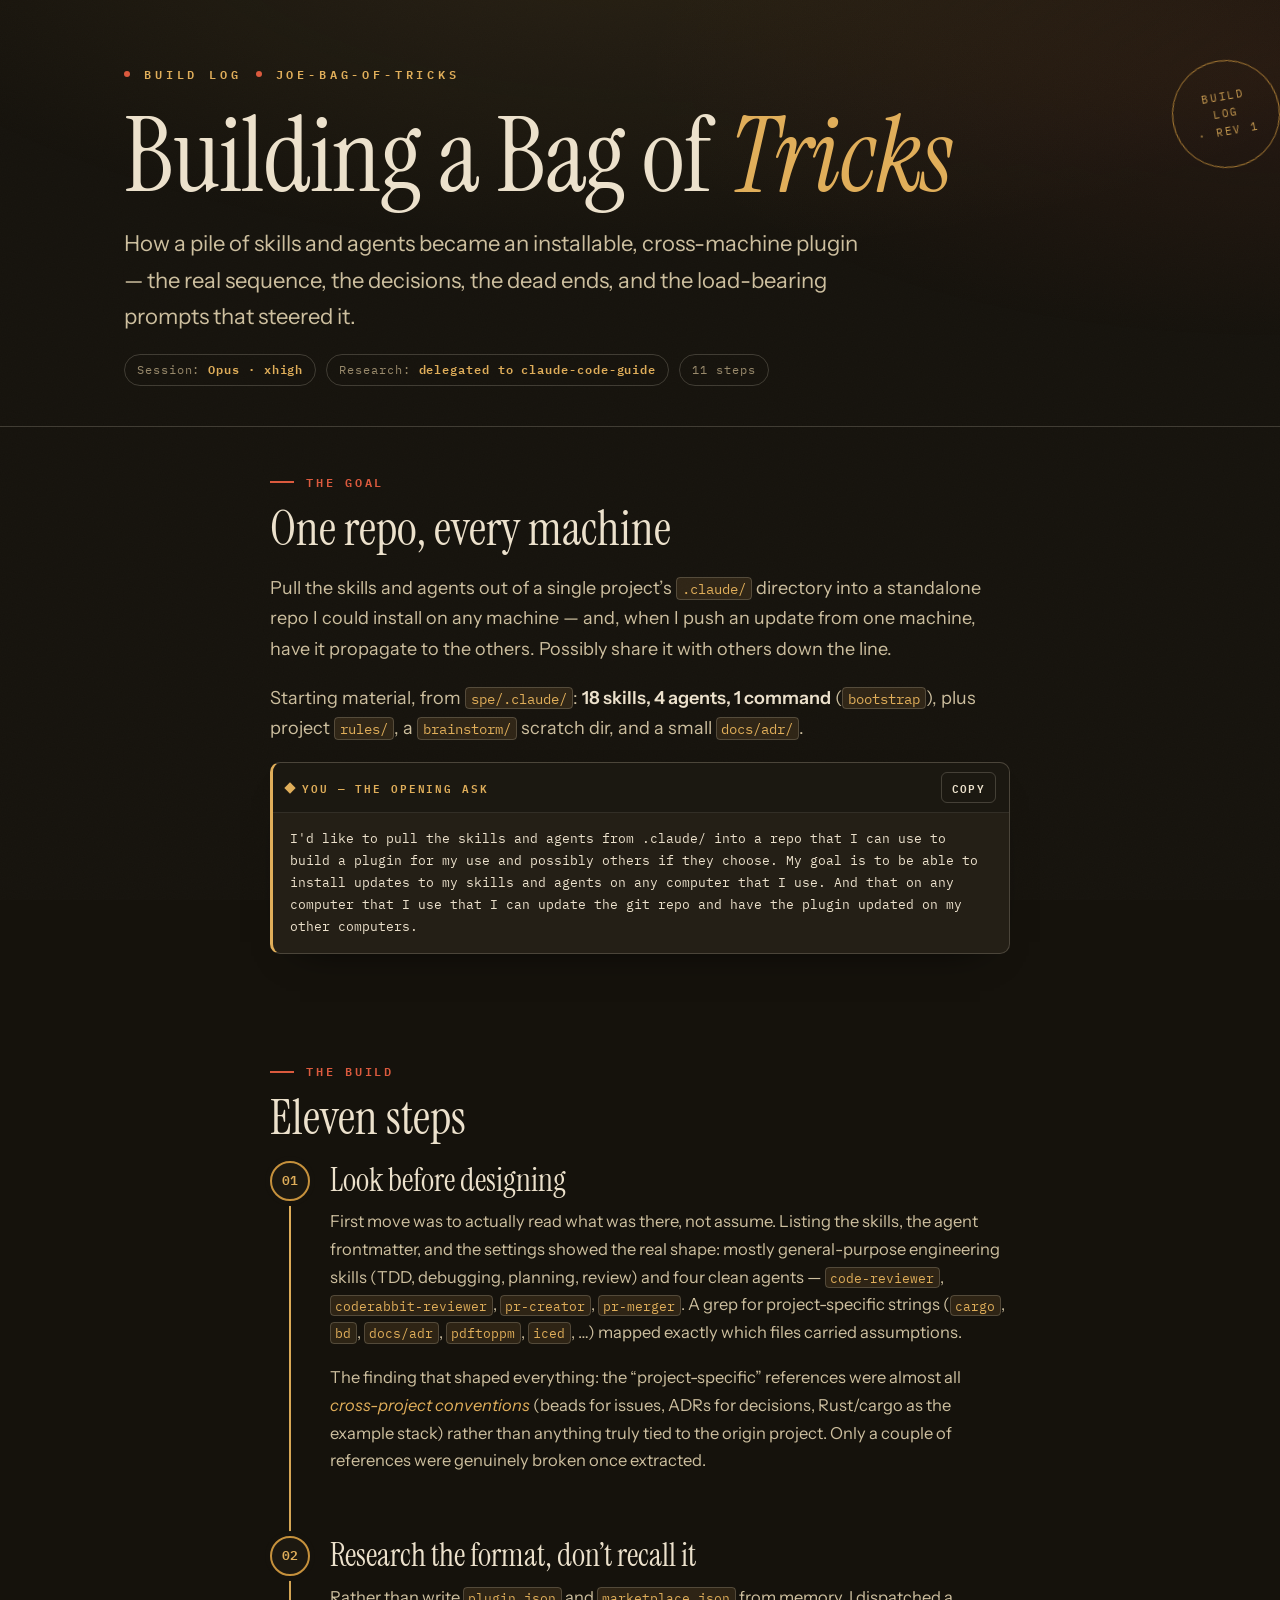
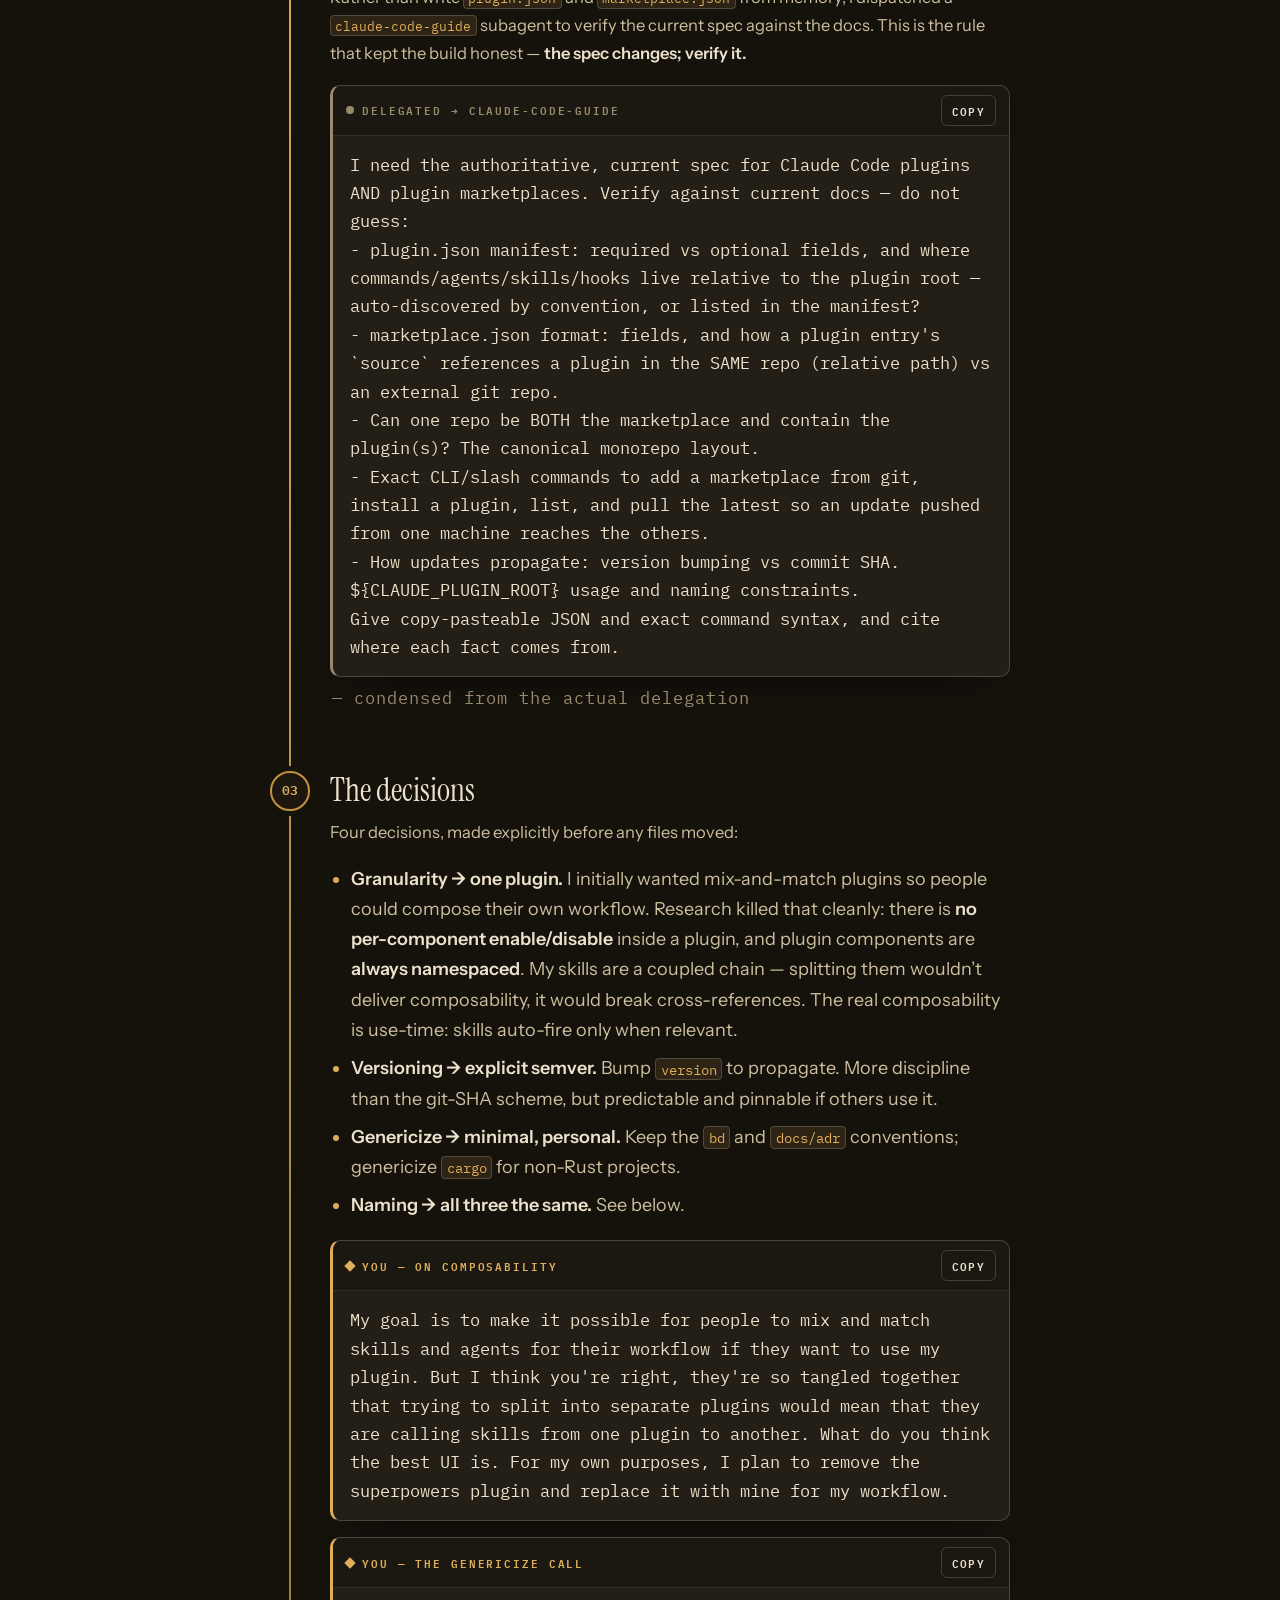
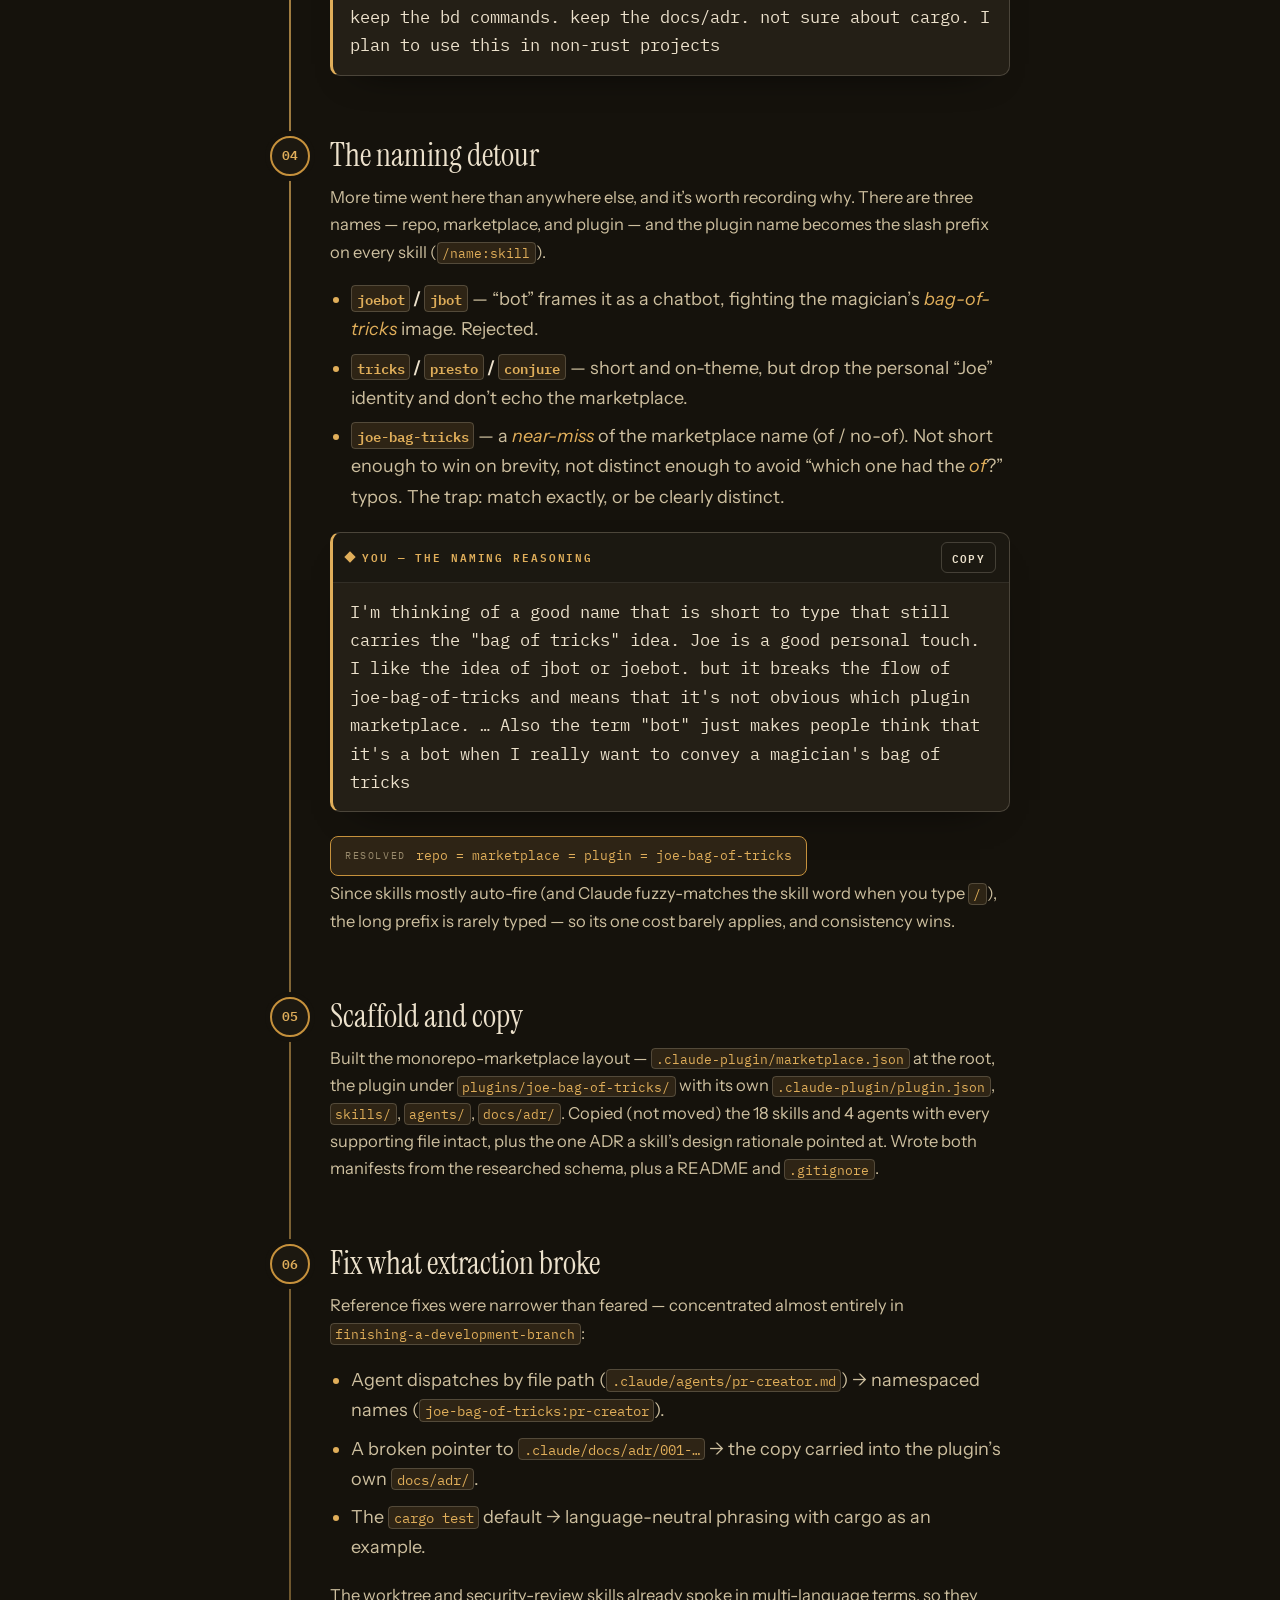
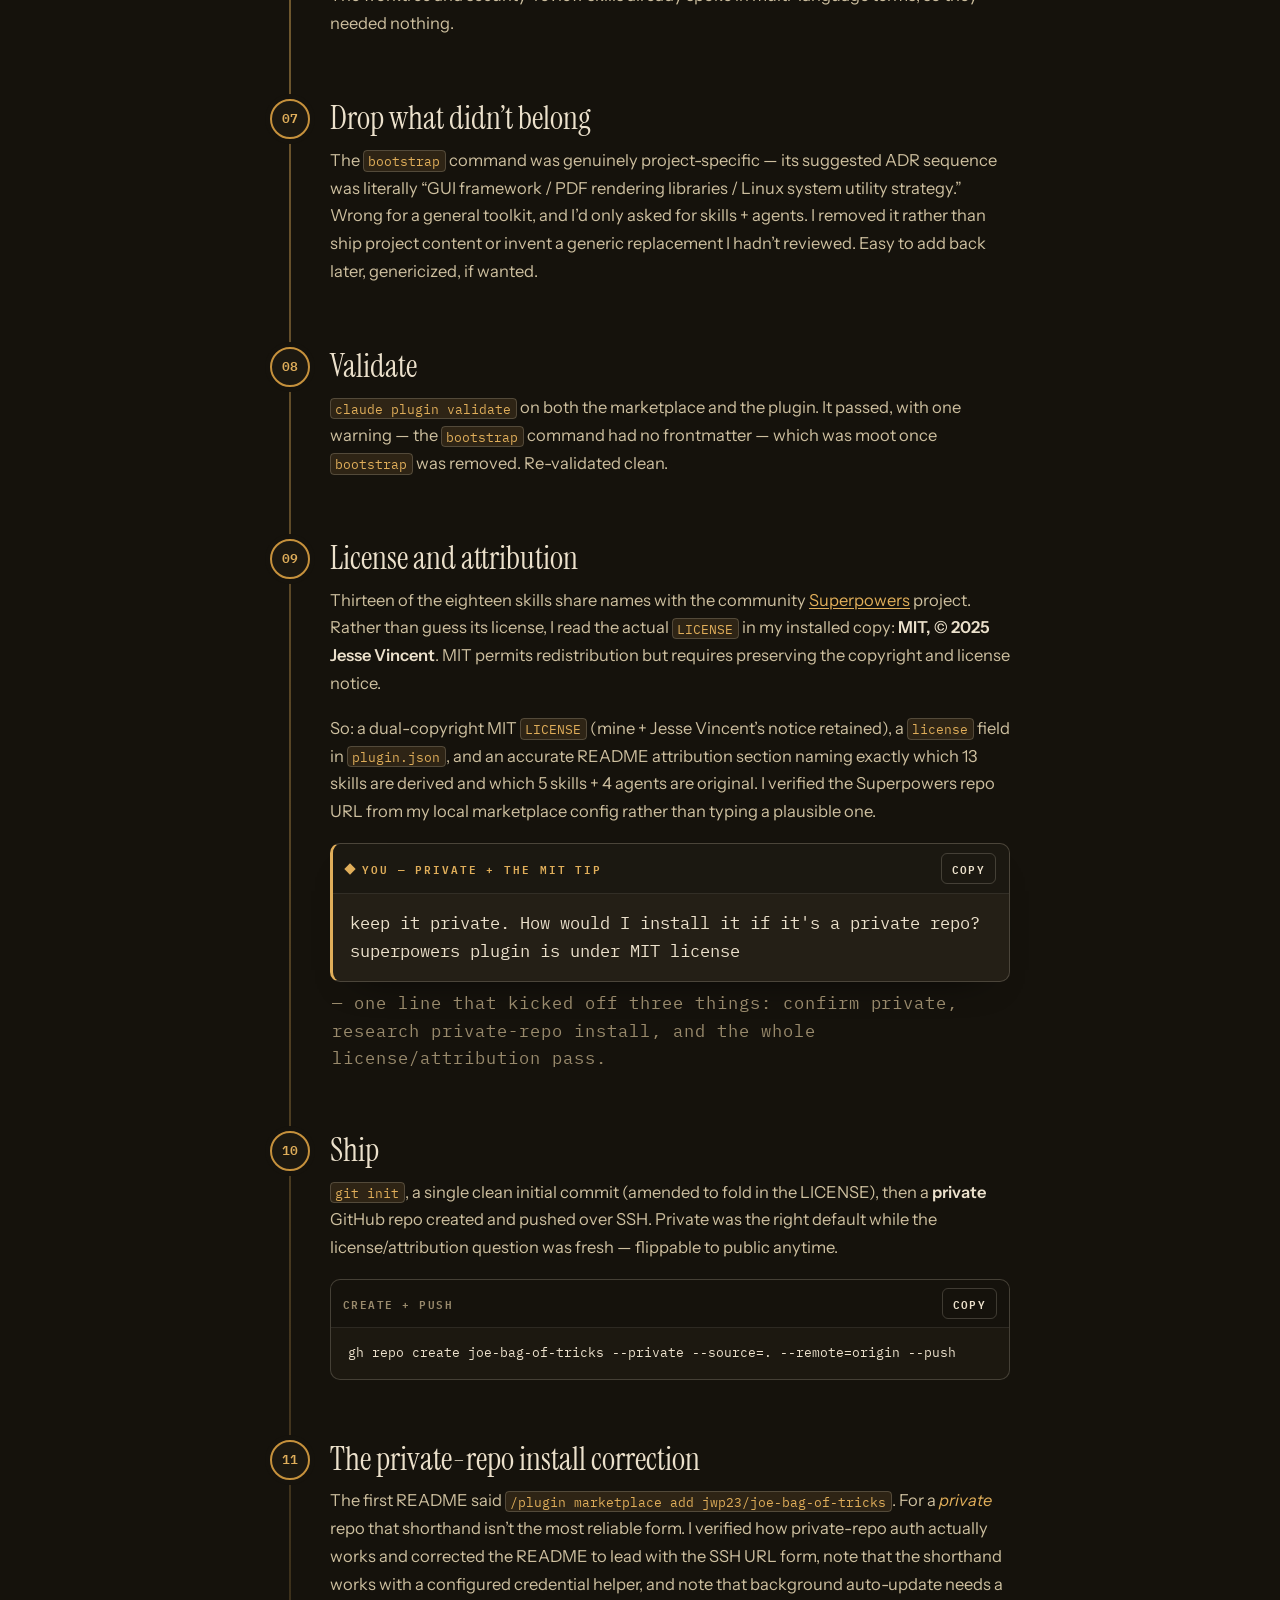
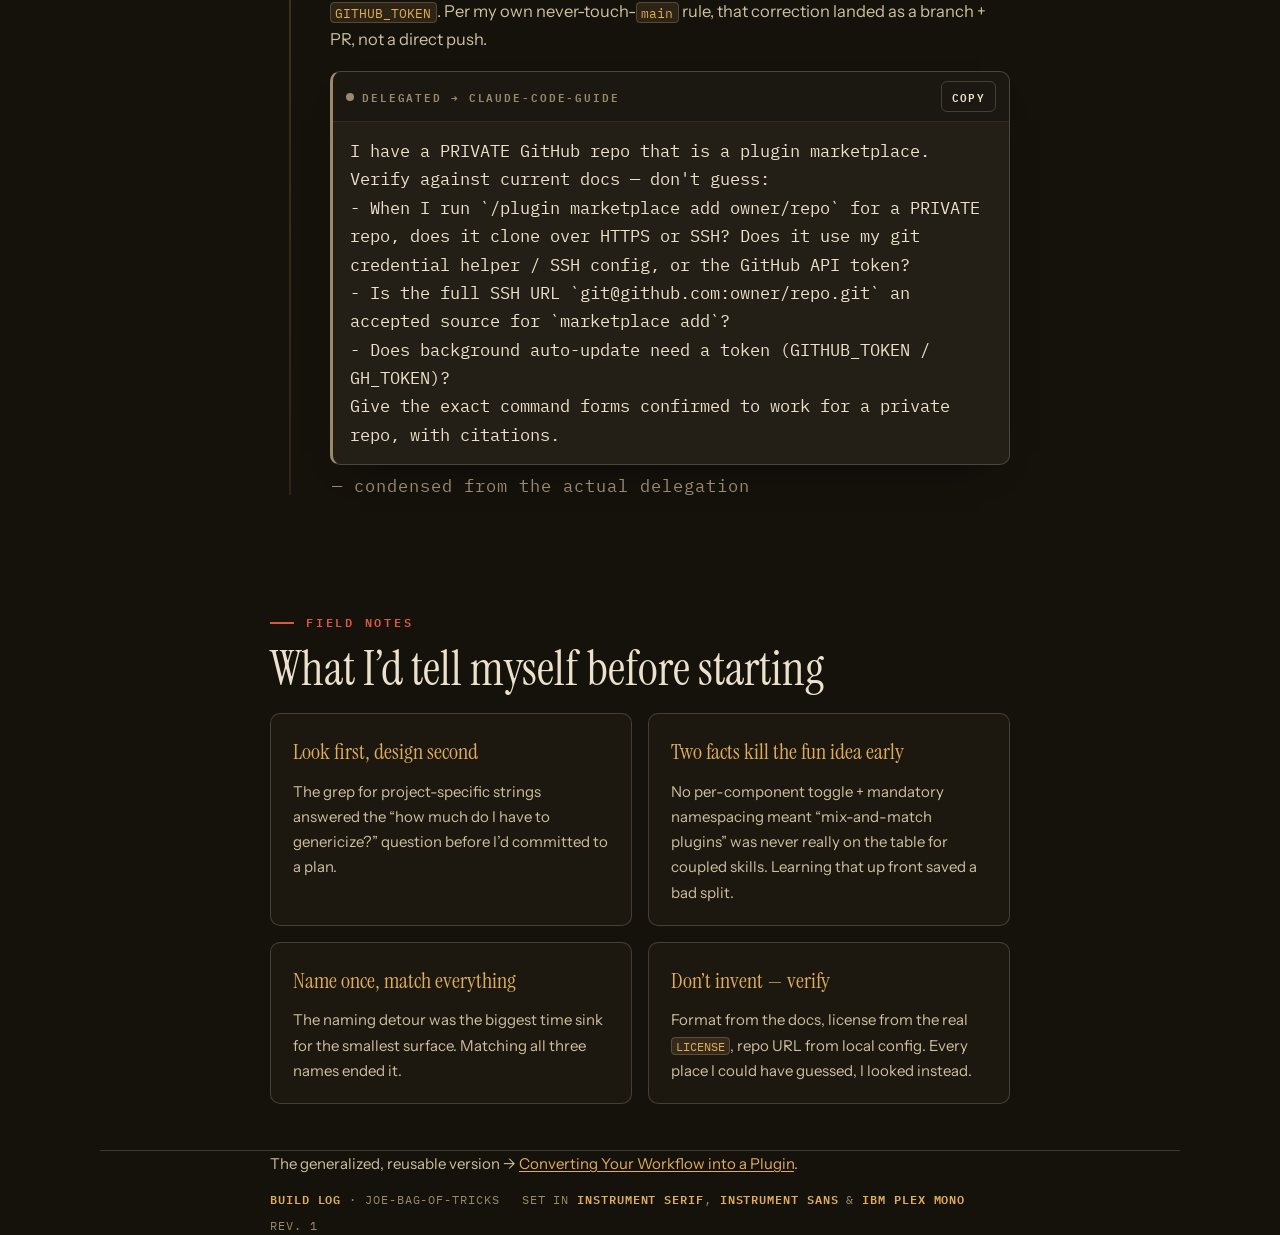
==== docs/guides/building-joe-bag-of-tricks.html @ 28745299 "docs: add build-log HTML edition of the journey with load-bearing prompts" ====
<!DOCTYPE html>
<html lang="en">
<head>
<meta charset="utf-8">
<meta name="viewport" content="width=device-width, initial-scale=1">
<title>Building joe-bag-of-tricks — The Build Log</title>
<link rel="icon" href="data:image/svg+xml,%3Csvg xmlns='http://www.w3.org/2000/svg' viewBox='0 0 100 100'%3E%3Ctext y='.9em' font-size='90'%3E%F0%9F%93%93%3C/text%3E%3C/svg%3E">
<link rel="preconnect" href="https://fonts.googleapis.com">
<link rel="preconnect" href="https://fonts.gstatic.com" crossorigin>
<link href="https://fonts.googleapis.com/css2?family=Instrument+Serif:ital@0;1&family=Instrument+Sans:wght@400;500;600&family=IBM+Plex+Mono:wght@400;500;600&display=swap" rel="stylesheet">
<style>
  :root{
    --bg:#15120C;
    --bg-2:#1C1810;
    --bg-3:#241F16;
    --ink:#ECE1CC;
    --ink-2:#CDBF9F;
    --muted:#998A6C;
    --brass:#E0AE5A;
    --brass-2:#C6913C;
    --verm:#DB5A3E;
    --line:rgba(236,225,204,.11);
    --line-2:rgba(236,225,204,.2);
    --maxw:1080px;
    --read:min(740px,100%);
  }
  *{box-sizing:border-box}
  html{scroll-behavior:smooth}
  body{margin:0;background:var(--bg);color:var(--ink-2);
    font-family:"Instrument Sans",system-ui,sans-serif;font-size:18px;line-height:1.68;
    -webkit-font-smoothing:antialiased;text-rendering:optimizeLegibility;overflow-x:hidden}
  body::before{content:"";position:fixed;inset:0;z-index:0;pointer-events:none;
    background-image:url("data:image/svg+xml,%3Csvg xmlns='http://www.w3.org/2000/svg' width='160' height='160'%3E%3Cfilter id='n'%3E%3CfeTurbulence type='fractalNoise' baseFrequency='.8' numOctaves='2' stitchTiles='stitch'/%3E%3C/filter%3E%3Crect width='100%25' height='100%25' filter='url(%23n)' opacity='.4'/%3E%3C/svg%3E");
    opacity:.045;mix-blend-mode:screen}
  body::after{content:"";position:fixed;inset:0;z-index:0;pointer-events:none;
    background:radial-gradient(120% 70% at 50% -10%, rgba(224,174,90,.10), transparent 55%),
               radial-gradient(100% 60% at 100% 8%, rgba(219,90,62,.08), transparent 50%)}
  .wrap{position:relative;z-index:1}
  a{color:var(--brass);text-decoration-thickness:1px;text-underline-offset:2px}
  a:hover{color:var(--verm)}

  .progress{position:fixed;top:0;left:0;height:3px;width:100%;z-index:60;
    background:linear-gradient(90deg,var(--verm),var(--brass));transform:scaleX(0);transform-origin:0 50%}

  code,kbd,samp{font-family:"IBM Plex Mono",ui-monospace,monospace}
  p code,li code,.note code,.lead code,.field-note code{font-size:.8em;background:rgba(224,174,90,.12);
    border:1px solid var(--line-2);border-radius:4px;padding:.05em .34em;color:var(--brass);white-space:nowrap}

  .shell{max-width:var(--maxw);margin:0 auto;padding:0 24px}
  .column{max-width:var(--read);margin:0 auto}

  /* masthead */
  header.mast{padding:64px 0 40px;position:relative;border-bottom:1px solid var(--line-2)}
  .kicker{font-family:"IBM Plex Mono",monospace;font-weight:600;font-size:12px;letter-spacing:.32em;
    text-transform:uppercase;color:var(--brass);display:flex;gap:14px;align-items:center;flex-wrap:wrap}
  .kicker .dot{width:6px;height:6px;background:var(--verm);border-radius:50%;display:inline-block}
  h1.title{font-family:"Instrument Serif",Georgia,serif;font-weight:400;line-height:.98;
    font-size:clamp(48px,10vw,104px);letter-spacing:-.01em;margin:.2em 0 .18em;color:var(--ink)}
  h1.title em{font-style:italic;color:var(--brass)}
  .dek{font-size:clamp(18px,2.4vw,22px);max-width:50ch;color:var(--ink-2);margin:0 0 18px}
  .meta-strip{display:flex;flex-wrap:wrap;gap:8px 10px;margin-top:6px}
  .tagpill{font-family:"IBM Plex Mono",monospace;font-size:11.5px;letter-spacing:.08em;
    border:1px solid var(--line-2);border-radius:999px;padding:5px 12px;color:var(--muted)}
  .tagpill b{color:var(--brass);font-weight:600}
  .stamp{position:absolute;top:60px;right:0;font-family:"IBM Plex Mono",monospace;font-size:11px;
    letter-spacing:.16em;text-transform:uppercase;color:var(--brass);border:1.5px solid var(--brass-2);
    border-radius:50%;width:108px;height:108px;display:grid;place-content:center;text-align:center;
    transform:rotate(-10deg);opacity:.85;line-height:1.55;padding:8px}
  @media(max-width:760px){.stamp{display:none}}

  .sec{padding:46px 0}
  .sec-tag{font-family:"IBM Plex Mono",monospace;font-weight:600;font-size:11.5px;letter-spacing:.24em;
    text-transform:uppercase;color:var(--verm);display:flex;align-items:center;gap:12px;margin-bottom:12px}
  .sec-tag::before{content:"";width:24px;height:2px;background:var(--verm)}
  h2{font-family:"Instrument Serif",Georgia,serif;font-weight:400;font-size:clamp(32px,5vw,48px);
    line-height:1.04;color:var(--ink);margin:0 0 .4em}
  p{margin:0 0 1.05em}
  strong{color:var(--ink);font-weight:600}
  em{color:var(--brass);font-style:italic}
  .lead{font-size:17px;color:var(--ink-2)}
  ul.plain{padding-left:1.15em;margin:.5em 0 1.1em}
  ul.plain li{margin:.45em 0}
  ul.plain li::marker{color:var(--brass)}

  /* prompt card */
  .prompt{background:var(--bg-3);border:1px solid var(--line-2);border-left:3px solid var(--brass);
    border-radius:10px;margin:16px 0;overflow:hidden;box-shadow:0 18px 40px -30px #000}
  .prompt.del{border-left-color:var(--muted)}
  .prompt-top{display:flex;align-items:center;justify-content:space-between;gap:12px;
    padding:9px 13px;background:rgba(0,0,0,.24);border-bottom:1px solid var(--line)}
  .who{font-family:"IBM Plex Mono",monospace;font-size:10.5px;font-weight:600;letter-spacing:.18em;
    text-transform:uppercase;display:flex;align-items:center;gap:8px}
  .who .sq{width:8px;height:8px;display:inline-block;transform:rotate(45deg)}
  .who.you{color:var(--brass)} .who.you .sq{background:var(--brass)}
  .who.del{color:var(--muted)} .who.del .sq{background:var(--muted);transform:none;border-radius:50%}
  .prompt-body{font-family:"IBM Plex Mono",monospace;font-size:12.8px;line-height:1.72;color:var(--ink);
    margin:0;padding:15px 17px;white-space:pre-wrap;overflow-x:auto}
  .prompt-cap{font-family:"IBM Plex Mono",monospace;font-size:10.5px;letter-spacing:.06em;color:var(--muted);
    margin:-8px 0 14px;padding-left:2px}
  .copy{font-family:"IBM Plex Mono",monospace;font-size:10.5px;font-weight:600;letter-spacing:.12em;
    text-transform:uppercase;cursor:pointer;color:var(--ink);background:transparent;border:1px solid var(--line-2);
    border-radius:6px;padding:5px 10px;white-space:nowrap;transition:background .15s,color .15s,border-color .15s}
  .copy:hover{background:var(--brass);color:#1a140a;border-color:var(--brass)}
  .copy.done{background:#6f9a5a;border-color:#6f9a5a;color:#12100a}

  /* answer chip */
  .answer{display:inline-flex;align-items:center;gap:10px;margin:8px 0 4px;padding:8px 14px;
    background:rgba(224,174,90,.12);border:1px solid var(--brass-2);border-radius:8px;
    font-family:"IBM Plex Mono",monospace;font-size:13px;color:var(--brass)}
  .answer .lab{font-size:10px;letter-spacing:.16em;text-transform:uppercase;color:var(--muted)}

  /* code panel */
  figure.code{margin:16px 0;border:1px solid var(--line-2);border-radius:10px;overflow:hidden;background:var(--bg-2)}
  figure.code figcaption{display:flex;align-items:center;justify-content:space-between;gap:12px;padding:8px 12px;
    background:rgba(0,0,0,.24);border-bottom:1px solid var(--line);font-family:"IBM Plex Mono",monospace;
    font-size:10.5px;letter-spacing:.14em;text-transform:uppercase;color:var(--muted);font-weight:600}
  figure.code pre{margin:0;padding:15px 17px;overflow-x:auto;font-family:"IBM Plex Mono",monospace;
    font-size:12.8px;line-height:1.6;color:var(--ink)}
  figure.code pre .c{color:var(--muted)} figure.code pre .fl{color:var(--brass)}

  /* timeline */
  .timeline{position:relative;margin-top:6px}
  .timeline::before{content:"";position:absolute;left:19px;top:6px;bottom:26px;width:2px;
    background:linear-gradient(var(--brass),rgba(224,174,90,.12))}
  .step{position:relative;padding:0 0 42px 60px}
  .step:last-child{padding-bottom:6px}
  .node{position:absolute;left:0;top:-2px;width:40px;height:40px;border-radius:50%;background:var(--bg-2);
    border:2px solid var(--brass-2);color:var(--brass);display:grid;place-content:center;
    font-family:"IBM Plex Mono",monospace;font-weight:600;font-size:13px;z-index:1;
    box-shadow:0 0 0 5px var(--bg)}
  .step.reveal.in .node{animation:pop .5s ease}
  @keyframes pop{0%{transform:scale(.6);opacity:0}100%{transform:scale(1);opacity:1}}
  .step h3{font-family:"Instrument Serif",Georgia,serif;font-weight:400;font-size:clamp(24px,3.6vw,32px);
    line-height:1.08;color:var(--ink);margin:4px 0 .35em}
  .step p{font-size:16.5px}
  @media(max-width:520px){.step{padding-left:52px}.node{width:36px;height:36px}}

  /* field notes (closing) */
  .notes{display:grid;grid-template-columns:1fr 1fr;gap:16px;margin-top:8px}
  @media(max-width:640px){.notes{grid-template-columns:1fr}}
  .field-note{background:var(--bg-2);border:1px solid var(--line-2);border-radius:10px;padding:20px 22px}
  .field-note h4{font-family:"Instrument Serif",Georgia,serif;font-weight:400;font-size:22px;color:var(--brass);
    margin:0 0 .35em}
  .field-note p{font-size:15px;margin:0;color:var(--ink-2)}

  footer{border-top:1px solid var(--line-2);margin-top:36px;padding:32px 0 60px}
  .colophon{font-family:"IBM Plex Mono",monospace;font-size:11.5px;letter-spacing:.08em;text-transform:uppercase;
    color:var(--muted);display:flex;flex-wrap:wrap;gap:6px 22px}
  .colophon b{color:var(--brass);font-weight:600}
  .backlink{margin-bottom:14px;font-size:15px}

  .reveal{opacity:0;transform:translateY(16px);transition:opacity .7s ease,transform .7s ease}
  .reveal.in{opacity:1;transform:none}
  @media(prefers-reduced-motion:reduce){.reveal{opacity:1;transform:none;transition:none}.step.reveal.in .node{animation:none}html{scroll-behavior:auto}}
</style>
</head>
<body>
<div class="progress" aria-hidden="true"></div>
<div class="wrap">

<header class="mast">
  <div class="shell">
    <div class="stamp">Build<br>Log<br>· Rev 1</div>
    <div class="kicker"><span class="dot"></span>Build Log<span class="dot"></span>joe-bag-of-tricks</div>
    <h1 class="title">Building a Bag of <em>Tricks</em></h1>
    <p class="dek">How a pile of skills and agents became an installable, cross-machine plugin — the real sequence, the decisions, the dead ends, and the load-bearing prompts that steered it.</p>
    <div class="meta-strip">
      <span class="tagpill">Session: <b>Opus · xhigh</b></span>
      <span class="tagpill">Research: <b>delegated to claude-code-guide</b></span>
      <span class="tagpill">11 steps</span>
    </div>
  </div>
</header>

<main class="shell">

<!-- THE GOAL -->
<section class="sec column">
  <div class="sec-tag">The goal</div>
  <h2>One repo, every machine</h2>
  <p>Pull the skills and agents out of a single project’s <code>.claude/</code> directory into a standalone repo I could install on any machine — and, when I push an update from one machine, have it propagate to the others. Possibly share it with others down the line.</p>
  <p>Starting material, from <code>spe/.claude/</code>: <strong>18 skills, 4 agents, 1 command</strong> (<code>bootstrap</code>), plus project <code>rules/</code>, a <code>brainstorm/</code> scratch dir, and a small <code>docs/adr/</code>.</p>
  <div class="prompt reveal" data-copy>
    <div class="prompt-top"><span class="who you"><span class="sq"></span>You — the opening ask</span><button class="copy" type="button">Copy</button></div>
    <p class="prompt-body copysrc">I'd like to pull the skills and agents from .claude/ into a repo that I can use to build a plugin for my use and possibly others if they choose. My goal is to be able to install updates to my skills and agents on any computer that I use. And that on any computer that I use that I can update the git repo and have the plugin updated on my other computers.</p>
  </div>
</section>

<!-- TIMELINE -->
<section class="sec column">
  <div class="sec-tag">The build</div>
  <h2>Eleven steps</h2>
  <div class="timeline">

    <!-- 1 -->
    <div class="step reveal">
      <div class="node">01</div>
      <h3>Look before designing</h3>
      <p>First move was to actually read what was there, not assume. Listing the skills, the agent frontmatter, and the settings showed the real shape: mostly general-purpose engineering skills (TDD, debugging, planning, review) and four clean agents — <code>code-reviewer</code>, <code>coderabbit-reviewer</code>, <code>pr-creator</code>, <code>pr-merger</code>. A grep for project-specific strings (<code>cargo</code>, <code>bd</code>, <code>docs/adr</code>, <code>pdftoppm</code>, <code>iced</code>, …) mapped exactly which files carried assumptions.</p>
      <p>The finding that shaped everything: the “project-specific” references were almost all <em>cross-project conventions</em> (beads for issues, ADRs for decisions, Rust/cargo as the example stack) rather than anything truly tied to the origin project. Only a couple of references were genuinely broken once extracted.</p>
    </div>

    <!-- 2 -->
    <div class="step reveal">
      <div class="node">02</div>
      <h3>Research the format, don’t recall it</h3>
      <p>Rather than write <code>plugin.json</code> and <code>marketplace.json</code> from memory, I dispatched a <code>claude-code-guide</code> subagent to verify the current spec against the docs. This is the rule that kept the build honest — <strong>the spec changes; verify it.</strong></p>
      <div class="prompt del" data-copy>
        <div class="prompt-top"><span class="who del"><span class="sq"></span>Delegated → claude-code-guide</span><button class="copy" type="button">Copy</button></div>
        <p class="prompt-body copysrc">I need the authoritative, current spec for Claude Code plugins AND plugin marketplaces. Verify against current docs — do not guess:
- plugin.json manifest: required vs optional fields, and where commands/agents/skills/hooks live relative to the plugin root — auto-discovered by convention, or listed in the manifest?
- marketplace.json format: fields, and how a plugin entry's `source` references a plugin in the SAME repo (relative path) vs an external git repo.
- Can one repo be BOTH the marketplace and contain the plugin(s)? The canonical monorepo layout.
- Exact CLI/slash commands to add a marketplace from git, install a plugin, list, and pull the latest so an update pushed from one machine reaches the others.
- How updates propagate: version bumping vs commit SHA. ${CLAUDE_PLUGIN_ROOT} usage and naming constraints.
Give copy-pasteable JSON and exact command syntax, and cite where each fact comes from.</p>
      </div>
      <p class="prompt-cap">— condensed from the actual delegation</p>
    </div>

    <!-- 3 -->
    <div class="step reveal">
      <div class="node">03</div>
      <h3>The decisions</h3>
      <p>Four decisions, made explicitly before any files moved:</p>
      <ul class="plain">
        <li><strong>Granularity → one plugin.</strong> I initially wanted mix-and-match plugins so people could compose their own workflow. Research killed that cleanly: there is <strong>no per-component enable/disable</strong> inside a plugin, and plugin components are <strong>always namespaced</strong>. My skills are a coupled chain — splitting them wouldn’t deliver composability, it would break cross-references. The real composability is use-time: skills auto-fire only when relevant.</li>
        <li><strong>Versioning → explicit semver.</strong> Bump <code>version</code> to propagate. More discipline than the git-SHA scheme, but predictable and pinnable if others use it.</li>
        <li><strong>Genericize → minimal, personal.</strong> Keep the <code>bd</code> and <code>docs/adr</code> conventions; genericize <code>cargo</code> for non-Rust projects.</li>
        <li><strong>Naming → all three the same.</strong> See below.</li>
      </ul>
      <div class="prompt" data-copy>
        <div class="prompt-top"><span class="who you"><span class="sq"></span>You — on composability</span><button class="copy" type="button">Copy</button></div>
        <p class="prompt-body copysrc">My goal is to make it possible for people to mix and match skills and agents for their workflow if they want to use my plugin. But I think you're right, they're so tangled together that trying to split into separate plugins would mean that they are calling skills from one plugin to another. What do you think the best UI is. For my own purposes, I plan to remove the superpowers plugin and replace it with mine for my workflow.</p>
      </div>
      <div class="prompt" data-copy>
        <div class="prompt-top"><span class="who you"><span class="sq"></span>You — the genericize call</span><button class="copy" type="button">Copy</button></div>
        <p class="prompt-body copysrc">keep the bd commands. keep the docs/adr. not sure about cargo. I plan to use this in non-rust projects</p>
      </div>
    </div>

    <!-- 4 -->
    <div class="step reveal">
      <div class="node">04</div>
      <h3>The naming detour</h3>
      <p>More time went here than anywhere else, and it’s worth recording why. There are three names — repo, marketplace, and plugin — and the plugin name becomes the slash prefix on every skill (<code>/name:skill</code>).</p>
      <ul class="plain">
        <li><strong><code>joebot</code> / <code>jbot</code></strong> — “bot” frames it as a chatbot, fighting the magician’s <em>bag-of-tricks</em> image. Rejected.</li>
        <li><strong><code>tricks</code> / <code>presto</code> / <code>conjure</code></strong> — short and on-theme, but drop the personal “Joe” identity and don’t echo the marketplace.</li>
        <li><strong><code>joe-bag-tricks</code></strong> — a <em>near-miss</em> of the marketplace name (of / no-of). Not short enough to win on brevity, not distinct enough to avoid “which one had the <em>of</em>?” typos. The trap: match exactly, or be clearly distinct.</li>
      </ul>
      <div class="prompt" data-copy>
        <div class="prompt-top"><span class="who you"><span class="sq"></span>You — the naming reasoning</span><button class="copy" type="button">Copy</button></div>
        <p class="prompt-body copysrc">I'm thinking of a good name that is short to type that still carries the "bag of tricks" idea. Joe is a good personal touch. I like the idea of jbot or joebot. but it breaks the flow of joe-bag-of-tricks and means that it's not obvious which plugin marketplace. … Also the term "bot" just makes people think that it's a bot when I really want to convey a magician's bag of tricks</p>
      </div>
      <div class="answer"><span class="lab">Resolved</span> repo = marketplace = plugin = joe-bag-of-tricks</div>
      <p>Since skills mostly auto-fire (and Claude fuzzy-matches the skill word when you type <code>/</code>), the long prefix is rarely typed — so its one cost barely applies, and consistency wins.</p>
    </div>

    <!-- 5 -->
    <div class="step reveal">
      <div class="node">05</div>
      <h3>Scaffold and copy</h3>
      <p>Built the monorepo-marketplace layout — <code>.claude-plugin/marketplace.json</code> at the root, the plugin under <code>plugins/joe-bag-of-tricks/</code> with its own <code>.claude-plugin/plugin.json</code>, <code>skills/</code>, <code>agents/</code>, <code>docs/adr/</code>. Copied (not moved) the 18 skills and 4 agents with every supporting file intact, plus the one ADR a skill’s design rationale pointed at. Wrote both manifests from the researched schema, plus a README and <code>.gitignore</code>.</p>
    </div>

    <!-- 6 -->
    <div class="step reveal">
      <div class="node">06</div>
      <h3>Fix what extraction broke</h3>
      <p>Reference fixes were narrower than feared — concentrated almost entirely in <code>finishing-a-development-branch</code>:</p>
      <ul class="plain">
        <li>Agent dispatches by file path (<code>.claude/agents/pr-creator.md</code>) → namespaced names (<code>joe-bag-of-tricks:pr-creator</code>).</li>
        <li>A broken pointer to <code>.claude/docs/adr/001-…</code> → the copy carried into the plugin’s own <code>docs/adr/</code>.</li>
        <li>The <code>cargo test</code> default → language-neutral phrasing with cargo as an example.</li>
      </ul>
      <p>The worktree and security-review skills already spoke in multi-language terms, so they needed nothing.</p>
    </div>

    <!-- 7 -->
    <div class="step reveal">
      <div class="node">07</div>
      <h3>Drop what didn’t belong</h3>
      <p>The <code>bootstrap</code> command was genuinely project-specific — its suggested ADR sequence was literally “GUI framework / PDF rendering libraries / Linux system utility strategy.” Wrong for a general toolkit, and I’d only asked for skills + agents. I removed it rather than ship project content or invent a generic replacement I hadn’t reviewed. Easy to add back later, genericized, if wanted.</p>
    </div>

    <!-- 8 -->
    <div class="step reveal">
      <div class="node">08</div>
      <h3>Validate</h3>
      <p><code>claude plugin validate</code> on both the marketplace and the plugin. It passed, with one warning — the <code>bootstrap</code> command had no frontmatter — which was moot once <code>bootstrap</code> was removed. Re-validated clean.</p>
    </div>

    <!-- 9 -->
    <div class="step reveal">
      <div class="node">09</div>
      <h3>License and attribution</h3>
      <p>Thirteen of the eighteen skills share names with the community <a href="https://github.com/obra/superpowers">Superpowers</a> project. Rather than guess its license, I read the actual <code>LICENSE</code> in my installed copy: <strong>MIT, © 2025 Jesse Vincent</strong>. MIT permits redistribution but requires preserving the copyright and license notice.</p>
      <p>So: a dual-copyright MIT <code>LICENSE</code> (mine + Jesse Vincent’s notice retained), a <code>license</code> field in <code>plugin.json</code>, and an accurate README attribution section naming exactly which 13 skills are derived and which 5 skills + 4 agents are original. I verified the Superpowers repo URL from my local marketplace config rather than typing a plausible one.</p>
      <div class="prompt" data-copy>
        <div class="prompt-top"><span class="who you"><span class="sq"></span>You — private + the MIT tip</span><button class="copy" type="button">Copy</button></div>
        <p class="prompt-body copysrc">keep it private. How would I install it if it's a private repo? superpowers plugin is under MIT license</p>
      </div>
      <p class="prompt-cap">— one line that kicked off three things: confirm private, research private-repo install, and the whole license/attribution pass.</p>
    </div>

    <!-- 10 -->
    <div class="step reveal">
      <div class="node">10</div>
      <h3>Ship</h3>
      <p><code>git init</code>, a single clean initial commit (amended to fold in the LICENSE), then a <strong>private</strong> GitHub repo created and pushed over SSH. Private was the right default while the license/attribution question was fresh — flippable to public anytime.</p>
      <figure class="code" data-copy>
        <figcaption>create + push<button class="copy" type="button">Copy</button></figcaption>
        <pre class="copysrc">gh repo create joe-bag-of-tricks --private --source=. --remote=origin --push</pre>
      </figure>
    </div>

    <!-- 11 -->
    <div class="step reveal">
      <div class="node">11</div>
      <h3>The private-repo install correction</h3>
      <p>The first README said <code>/plugin marketplace add jwp23/joe-bag-of-tricks</code>. For a <em>private</em> repo that shorthand isn’t the most reliable form. I verified how private-repo auth actually works and corrected the README to lead with the SSH URL form, note that the shorthand works with a configured credential helper, and note that background auto-update needs a <code>GITHUB_TOKEN</code>. Per my own never-touch-<code>main</code> rule, that correction landed as a branch + PR, not a direct push.</p>
      <div class="prompt del" data-copy>
        <div class="prompt-top"><span class="who del"><span class="sq"></span>Delegated → claude-code-guide</span><button class="copy" type="button">Copy</button></div>
        <p class="prompt-body copysrc">I have a PRIVATE GitHub repo that is a plugin marketplace. Verify against current docs — don't guess:
- When I run `/plugin marketplace add owner/repo` for a PRIVATE repo, does it clone over HTTPS or SSH? Does it use my git credential helper / SSH config, or the GitHub API token?
- Is the full SSH URL `git@github.com:owner/repo.git` an accepted source for `marketplace add`?
- Does background auto-update need a token (GITHUB_TOKEN / GH_TOKEN)?
Give the exact command forms confirmed to work for a private repo, with citations.</p>
      </div>
      <p class="prompt-cap">— condensed from the actual delegation</p>
    </div>

  </div>
</section>

<!-- FIELD NOTES -->
<section class="sec column">
  <div class="sec-tag">Field notes</div>
  <h2>What I’d tell myself before starting</h2>
  <div class="notes reveal">
    <div class="field-note"><h4>Look first, design second</h4><p>The grep for project-specific strings answered the “how much do I have to genericize?” question before I’d committed to a plan.</p></div>
    <div class="field-note"><h4>Two facts kill the fun idea early</h4><p>No per-component toggle + mandatory namespacing meant “mix-and-match plugins” was never really on the table for coupled skills. Learning that up front saved a bad split.</p></div>
    <div class="field-note"><h4>Name once, match everything</h4><p>The naming detour was the biggest time sink for the smallest surface. Matching all three names ended it.</p></div>
    <div class="field-note"><h4>Don’t invent — verify</h4><p>Format from the docs, license from the real <code>LICENSE</code>, repo URL from local config. Every place I could have guessed, I looked instead.</p></div>
  </div>
</section>

</main>

<footer class="shell">
  <div class="column">
    <p class="backlink">The generalized, reusable version → <a href="converting-your-workflow-to-a-plugin.html">Converting Your Workflow into a Plugin</a>.</p>
    <div class="colophon">
      <span><b>Build Log</b> · joe-bag-of-tricks</span>
      <span>Set in <b>Instrument Serif</b>, <b>Instrument Sans</b> &amp; <b>IBM Plex Mono</b></span>
      <span>Rev. 1</span>
    </div>
  </div>
</footer>

</div><!-- /wrap -->

<script>
(function(){
  document.querySelectorAll('.copy').forEach(function(btn){
    btn.addEventListener('click', function(){
      var wrap = btn.closest('[data-copy]'); if(!wrap) return;
      var src = wrap.querySelector('.copysrc'); if(!src) return;
      var text = src.innerText.replace(/ /g,' ').replace(/[ \t]+\n/g,'\n').trim();
      var done = function(){ var o=btn.textContent; btn.textContent='Copied ✓'; btn.classList.add('done');
        setTimeout(function(){ btn.textContent=o; btn.classList.remove('done'); },1400); };
      if(navigator.clipboard && navigator.clipboard.writeText){
        navigator.clipboard.writeText(text).then(done).catch(function(){ fallback(text); done(); });
      } else { fallback(text); done(); }
    });
  });
  function fallback(text){ var t=document.createElement('textarea'); t.value=text; t.setAttribute('readonly','');
    t.style.position='absolute'; t.style.left='-9999px'; document.body.appendChild(t); t.select();
    try{ document.execCommand('copy'); }catch(e){} document.body.removeChild(t); }

  var bar=document.querySelector('.progress'), ticking=false;
  function onScroll(){ if(ticking) return; ticking=true; requestAnimationFrame(function(){
    var h=document.documentElement, max=h.scrollHeight-h.clientHeight;
    bar.style.transform='scaleX('+(max>0?h.scrollTop/max:0)+')'; ticking=false; }); }
  addEventListener('scroll',onScroll,{passive:true}); onScroll();

  var io=new IntersectionObserver(function(es){ es.forEach(function(e){
    if(e.isIntersecting){ e.target.classList.add('in'); io.unobserve(e.target); } }); },
    {rootMargin:'0px 0px -8% 0px', threshold:0.06});
  document.querySelectorAll('.reveal').forEach(function(el){ io.observe(el); });
})();
</script>
</body>
</html>
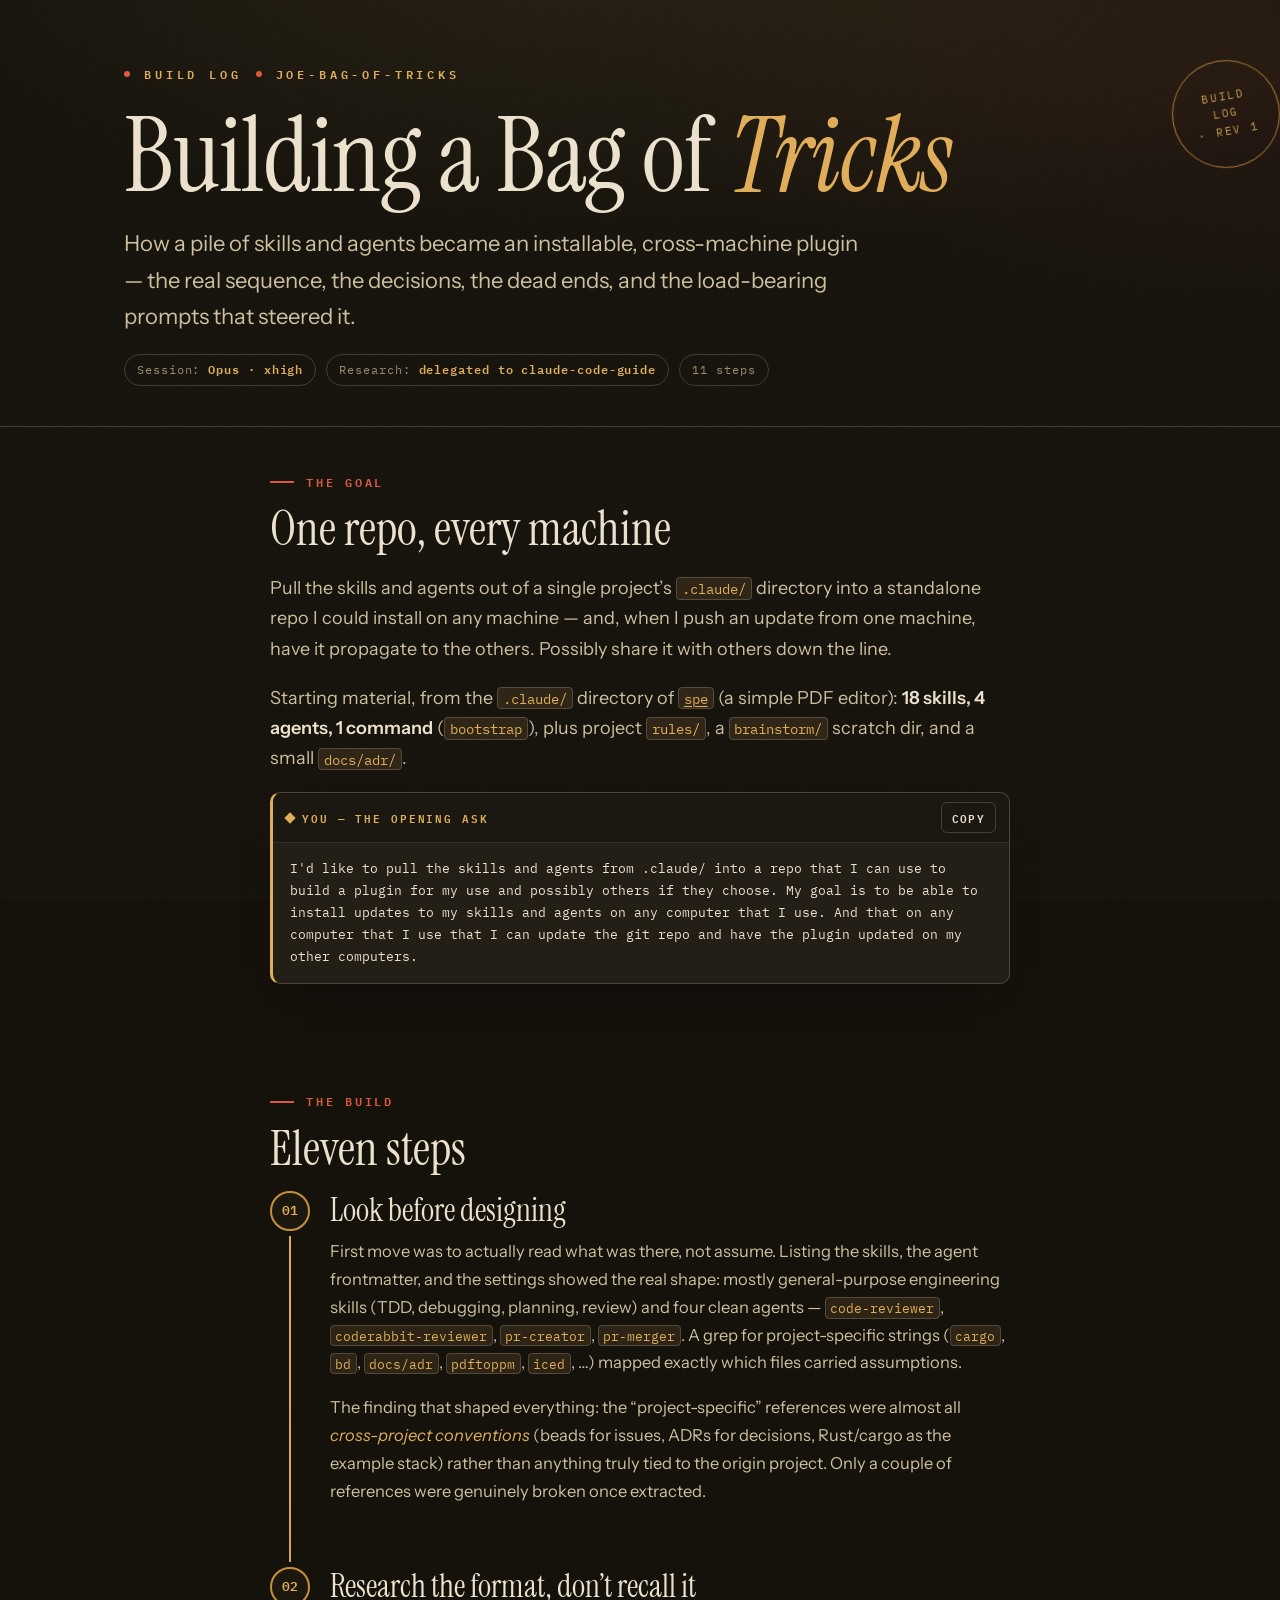
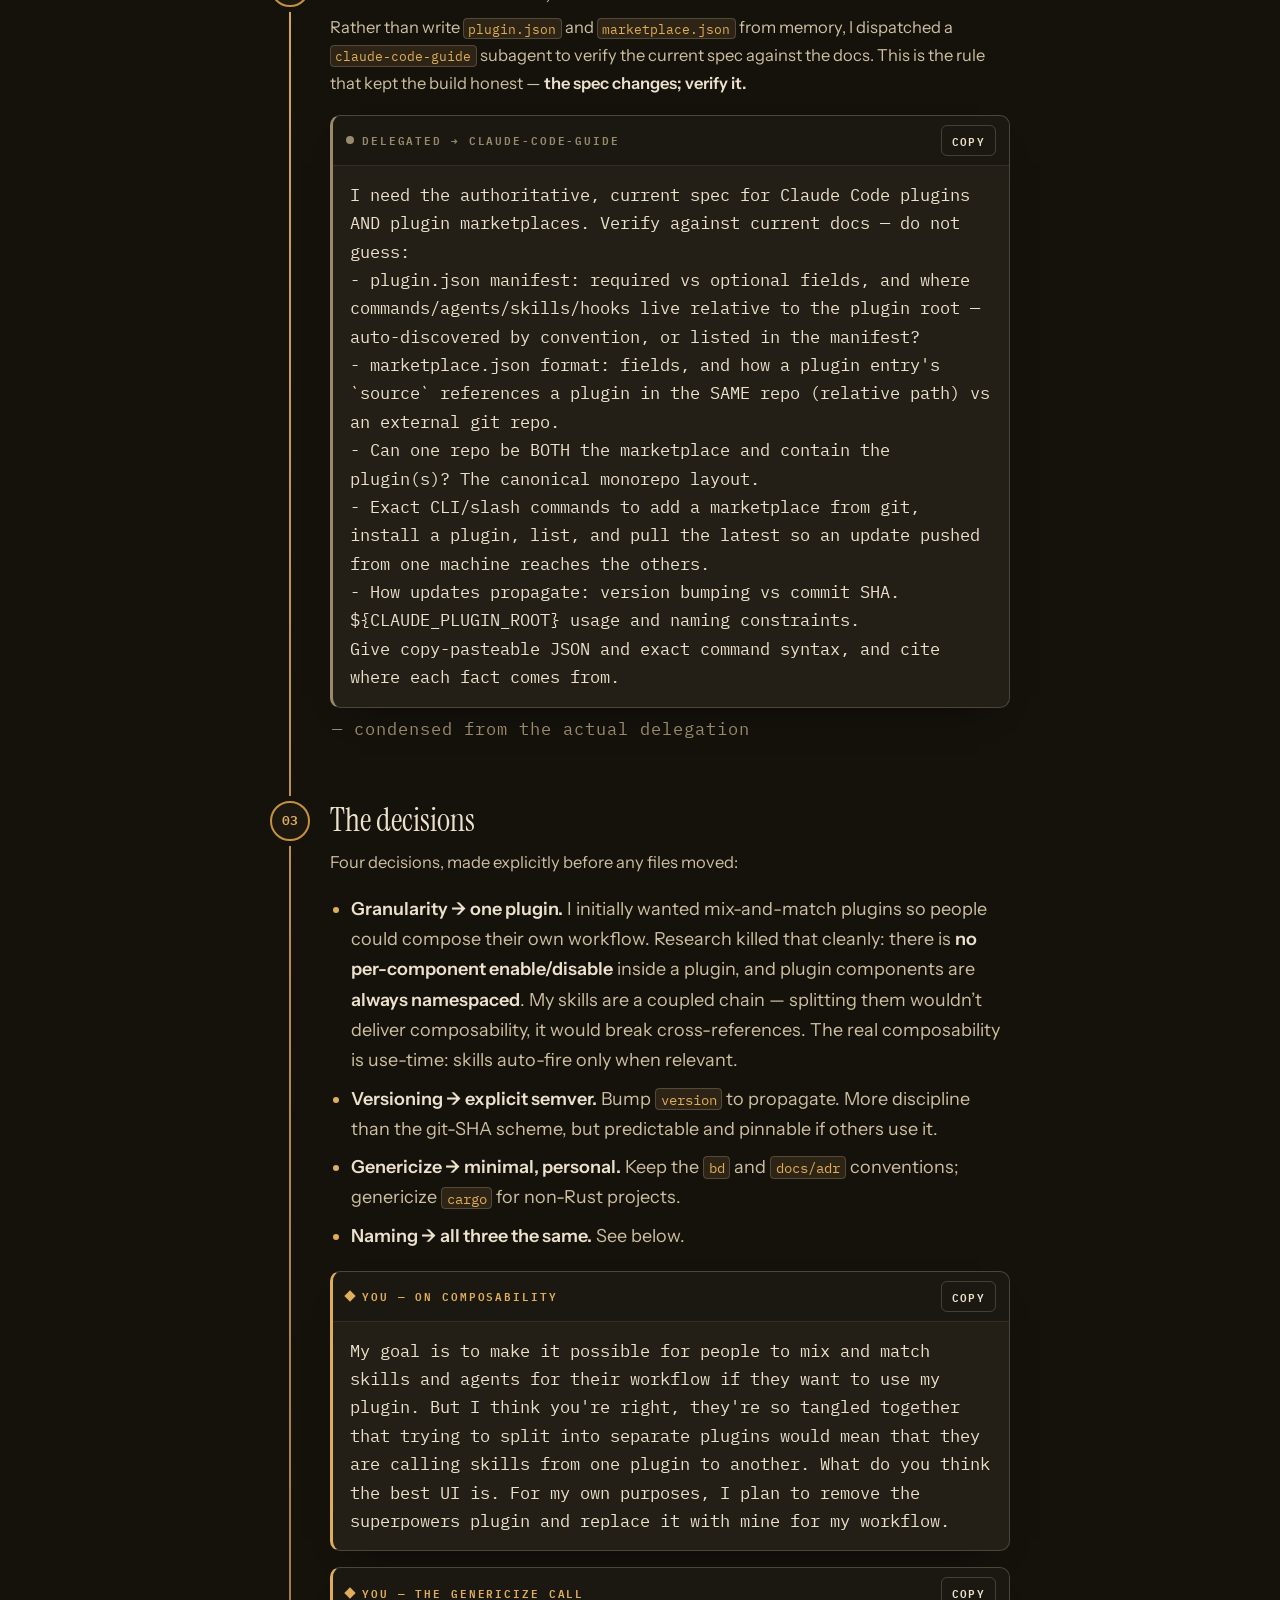
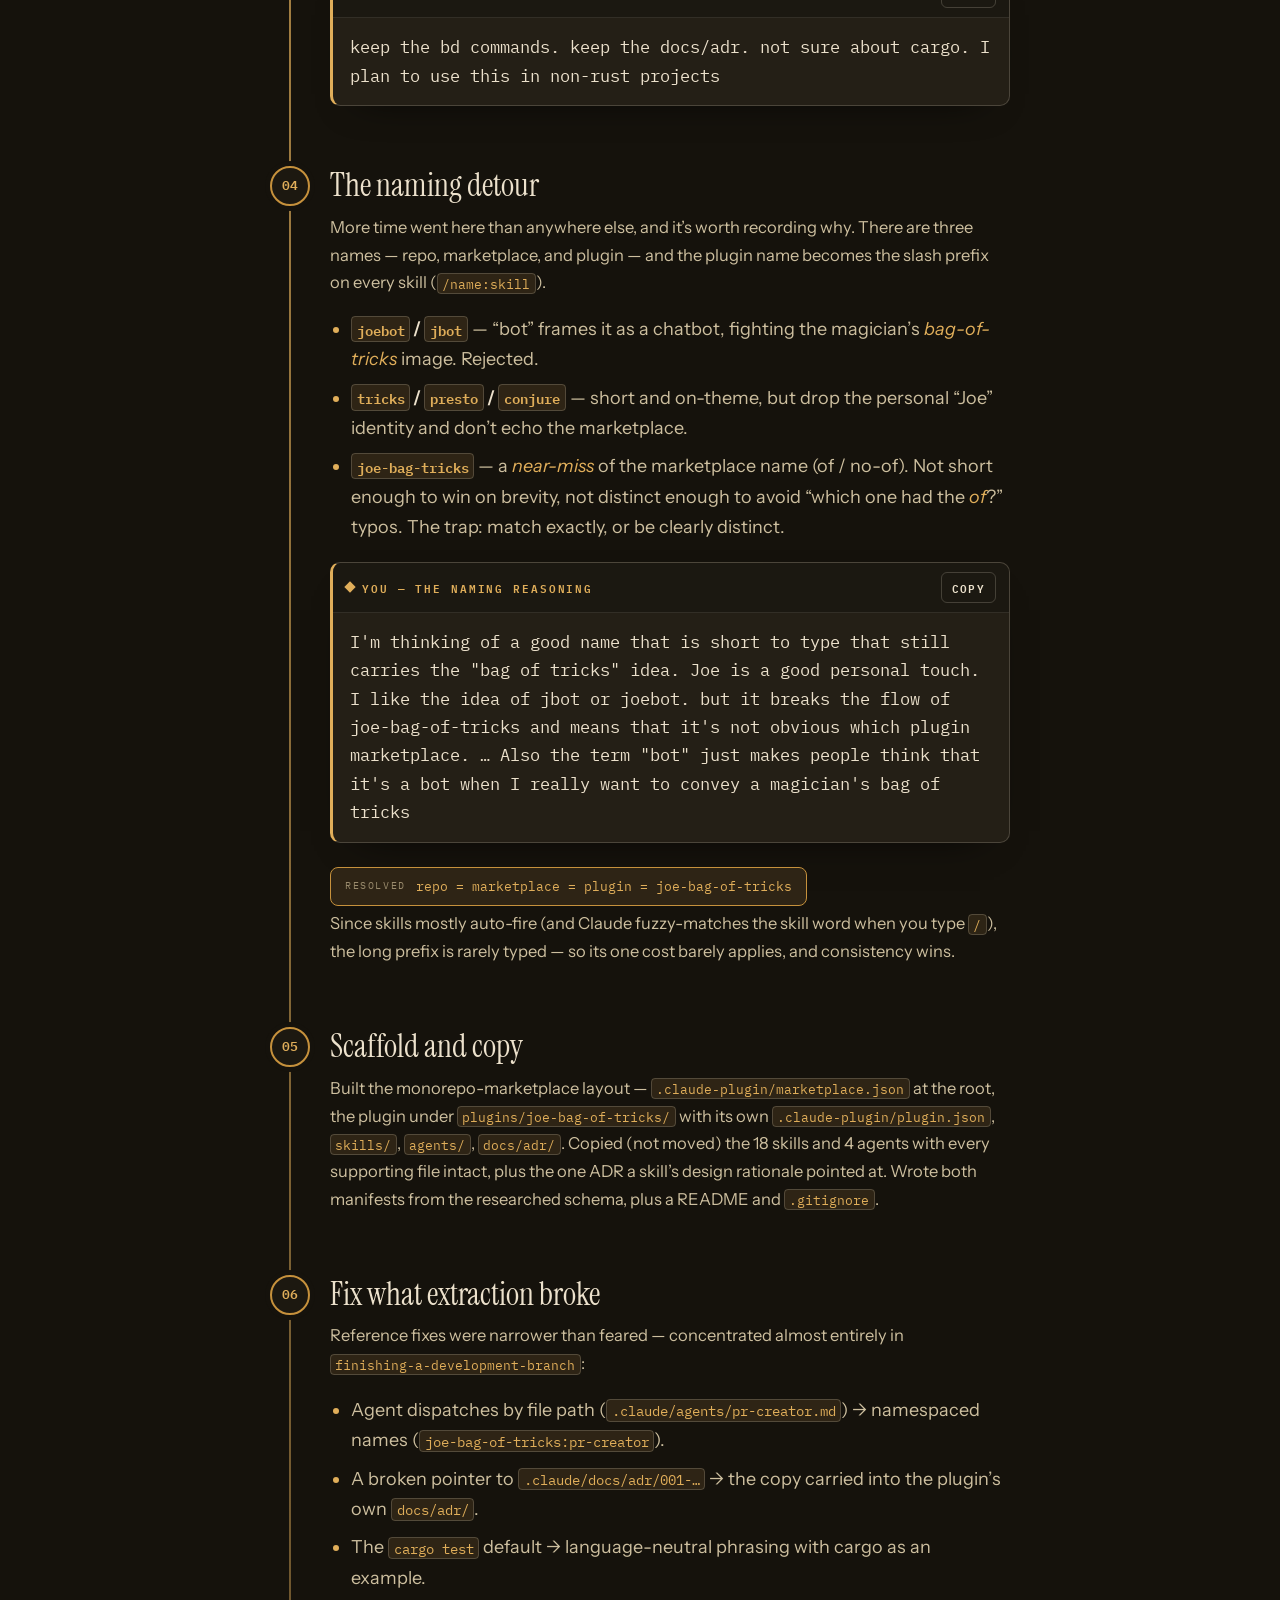
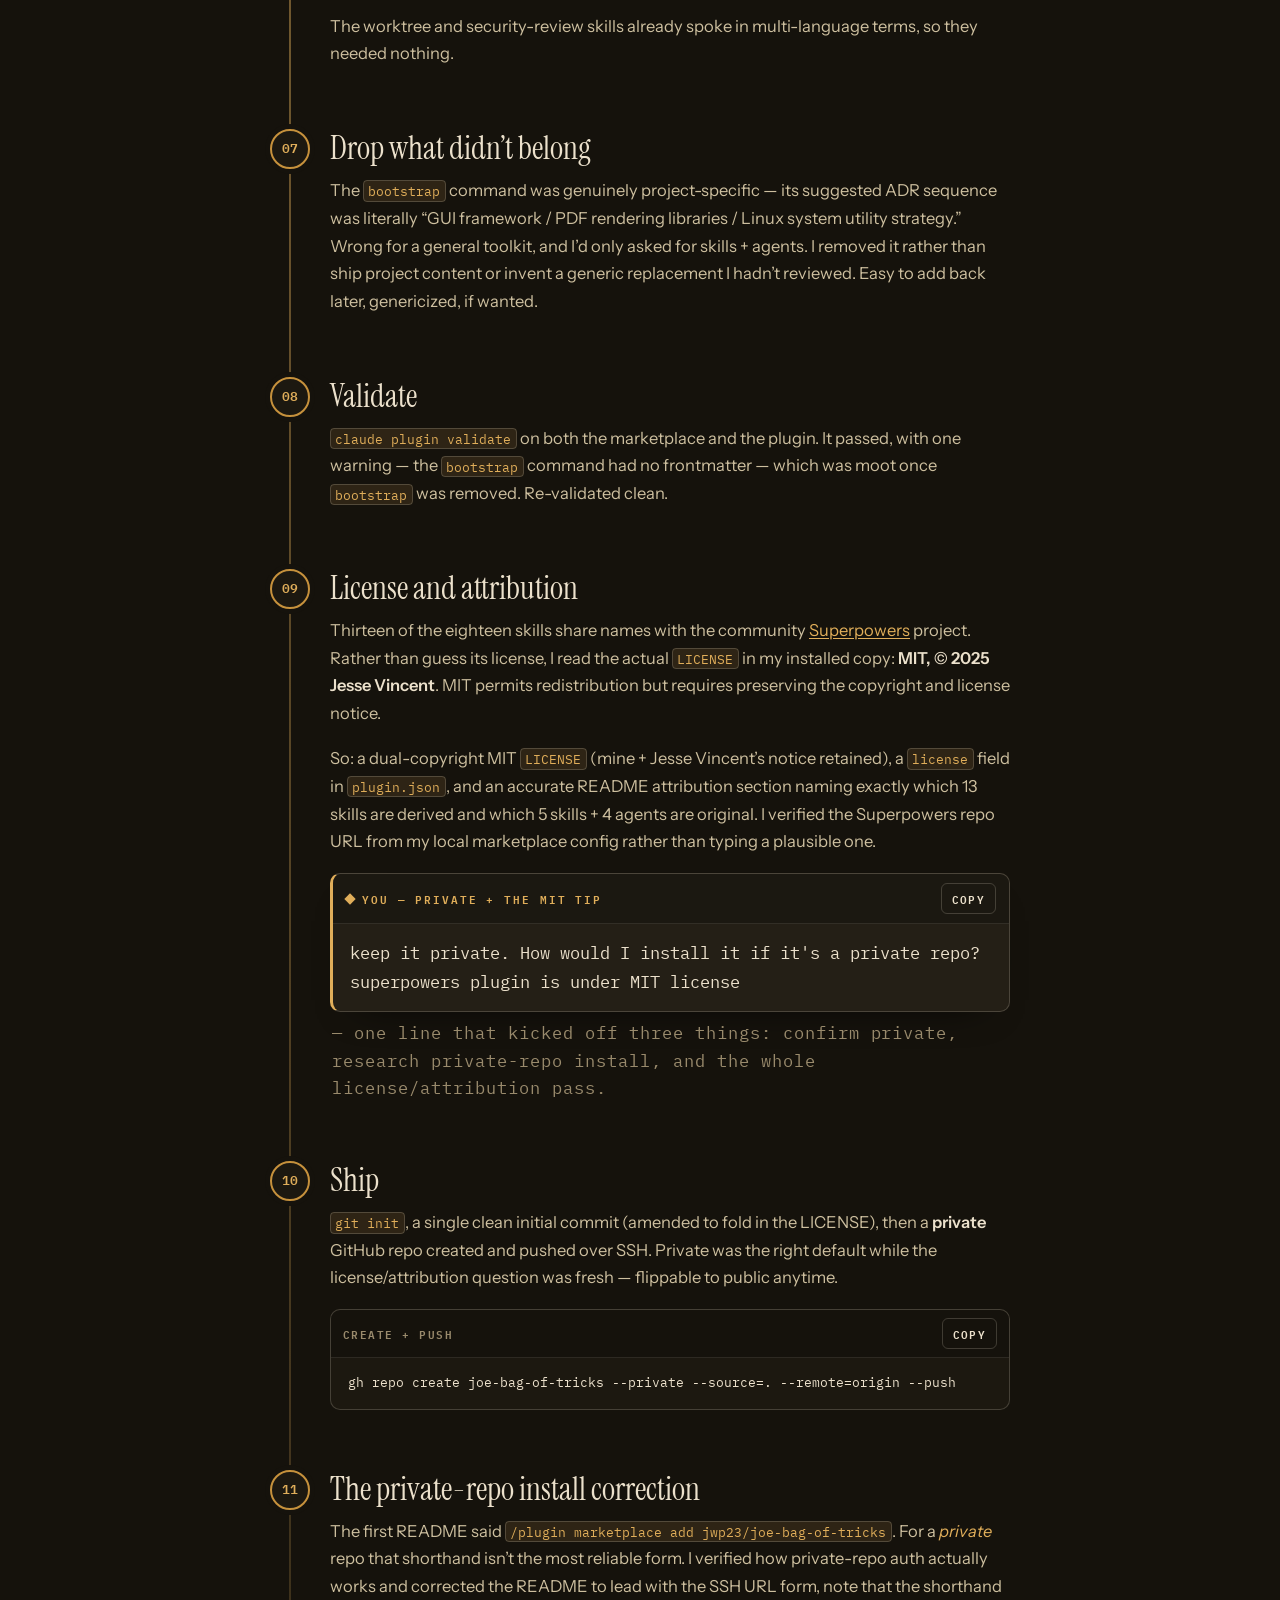
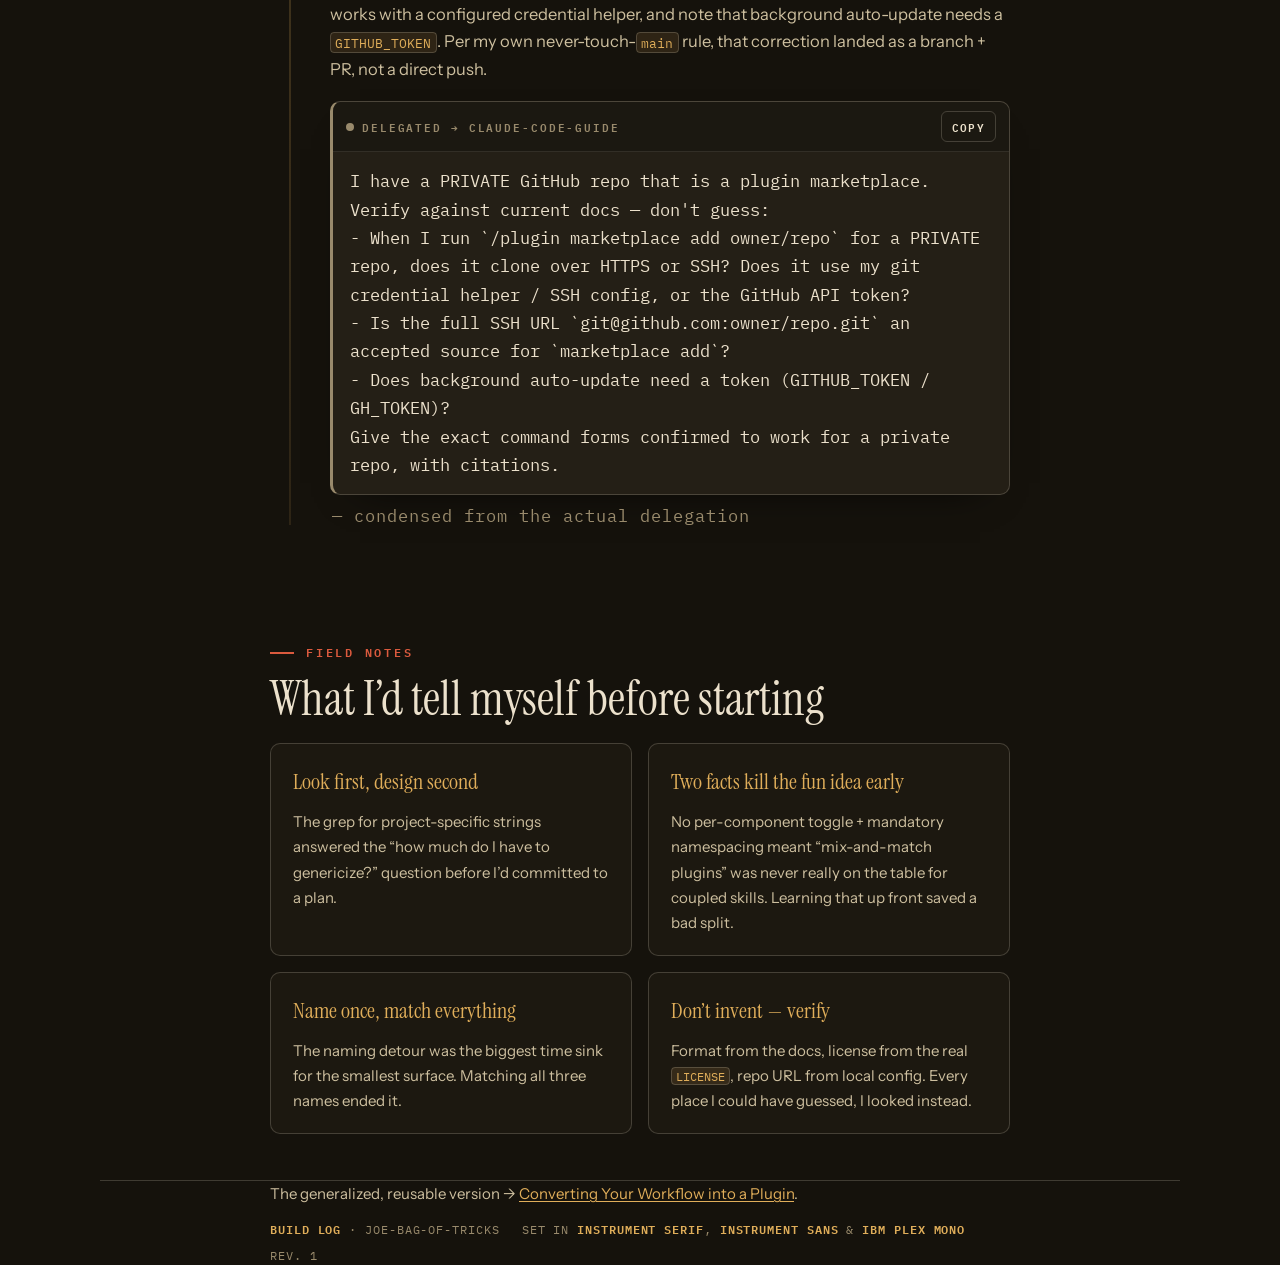
==== commit 0984178e: "docs: link the spe origin project from the build-journey guide" ====
--- a/docs/guides/building-joe-bag-of-tricks.html
+++ b/docs/guides/building-joe-bag-of-tricks.html
@@ -179,7 +179,7 @@
   <div class="sec-tag">The goal</div>
   <h2>One repo, every machine</h2>
   <p>Pull the skills and agents out of a single project’s <code>.claude/</code> directory into a standalone repo I could install on any machine — and, when I push an update from one machine, have it propagate to the others. Possibly share it with others down the line.</p>
-  <p>Starting material, from <code>spe/.claude/</code>: <strong>18 skills, 4 agents, 1 command</strong> (<code>bootstrap</code>), plus project <code>rules/</code>, a <code>brainstorm/</code> scratch dir, and a small <code>docs/adr/</code>.</p>
+  <p>Starting material, from the <code>.claude/</code> directory of <a href="https://github.com/jwp23/spe"><code>spe</code></a> (a simple PDF editor): <strong>18 skills, 4 agents, 1 command</strong> (<code>bootstrap</code>), plus project <code>rules/</code>, a <code>brainstorm/</code> scratch dir, and a small <code>docs/adr/</code>.</p>
   <div class="prompt reveal" data-copy>
     <div class="prompt-top"><span class="who you"><span class="sq"></span>You — the opening ask</span><button class="copy" type="button">Copy</button></div>
     <p class="prompt-body copysrc">I'd like to pull the skills and agents from .claude/ into a repo that I can use to build a plugin for my use and possibly others if they choose. My goal is to be able to install updates to my skills and agents on any computer that I use. And that on any computer that I use that I can update the git repo and have the plugin updated on my other computers.</p>
